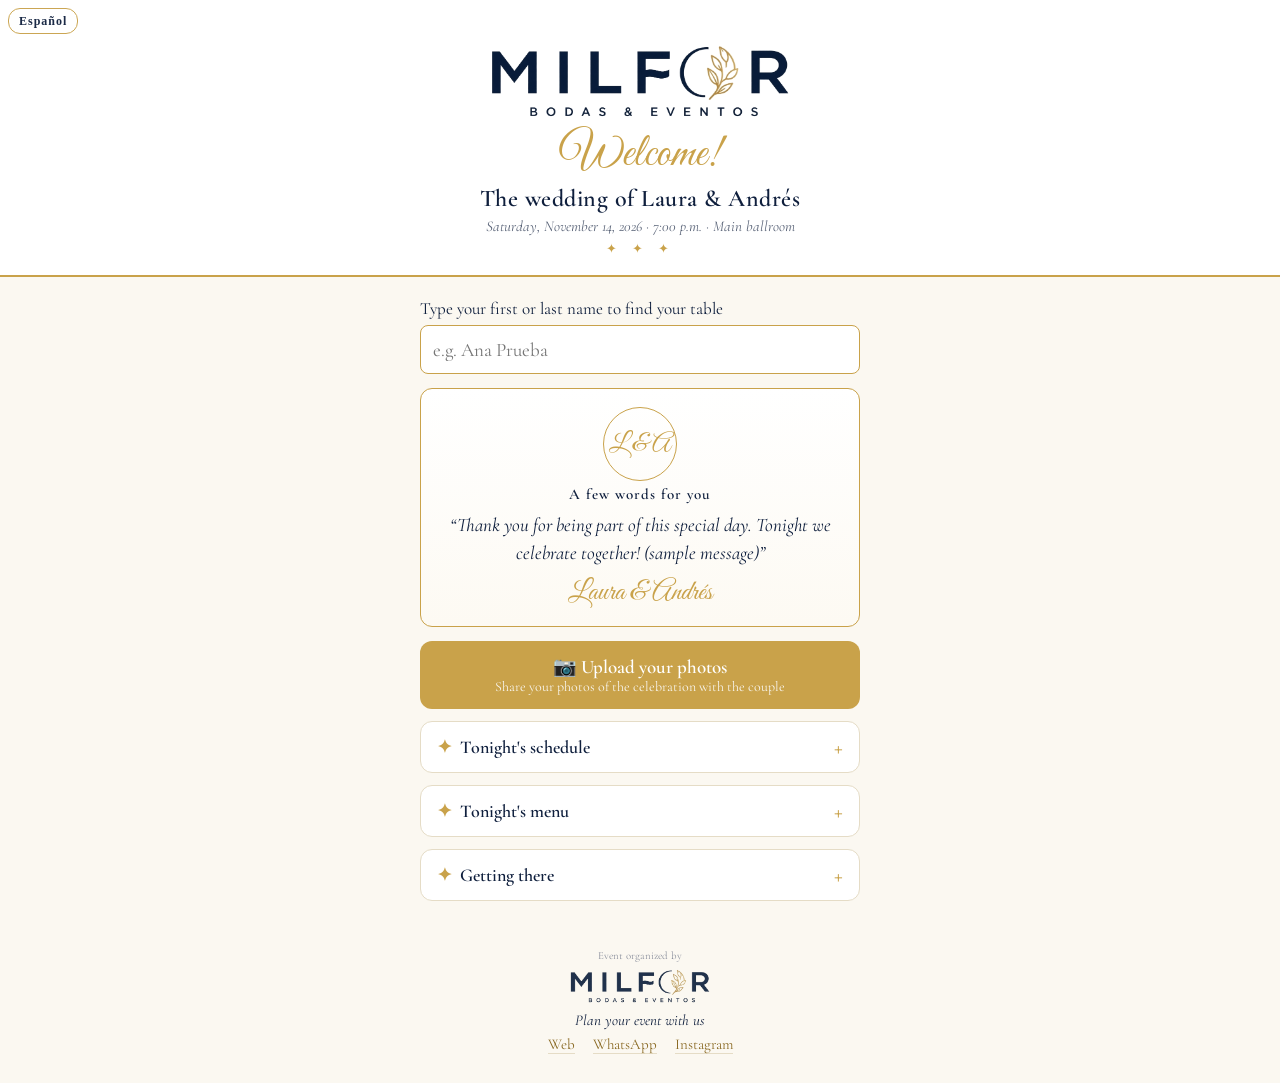
==== index.html @ 742e88e5 "Actualizar evento(s): raiz, a, b, c" ====
<!DOCTYPE html><html lang="es"><head><meta charset="utf-8"><meta name="robots" content="noindex,nofollow"><meta name="viewport" content="width=device-width,initial-scale=1">
<title>Milfor · Encuentra tu mesa</title>
<link rel="preconnect" href="https://fonts.googleapis.com"><link rel="preconnect" href="https://fonts.gstatic.com" crossorigin>
<link href="https://fonts.googleapis.com/css2?family=Great+Vibes&family=Cormorant+Garamond:ital,wght@0,400;0,600;1,400&display=swap" rel="stylesheet">
<link rel="stylesheet" href="estilo.css?v=4">
</head><body>
<button id="lang" class="lang" type="button">English</button><div id="ev"></div>
<header><img class="logo" src="logo.png" alt="Milfor Bodas &amp; Eventos"><p class="bien" id="b"></p><h1 id="t"></h1><div class="f" id="d"></div><div class="orn">✦ ✦ ✦</div></header>
<main><section id="buscar"><label for="q" id="lq">Escribe tu nombre o apellido para encontrar tu mesa</label>
<input id="q" autocomplete="off" placeholder="Ej.: Ana Prueba"><div id="r"></div></section>
<div id="extra"></div></main>
<footer id="pie"></footer>
<script src="milfor.js?v=4"></script>
<script src="config.js?v=4"></script>
<script src="app.js?v=4"></script></body></html>
---- estilo.css ----
:root{--g:#c9a24a;--n:#0f1f3d;--iv:#fbf8f1}*{box-sizing:border-box}body{margin:0;font-family:"Cormorant Garamond",Georgia,serif;background:var(--iv);color:var(--n);font-size:18px}
header{background:#fff;text-align:center;padding:44px 16px 18px;border-bottom:2px solid var(--g)}
.logo{width:min(78%,300px);height:auto;display:block;margin:0 auto 12px}
.bien{font-family:"Great Vibes",cursive;font-size:46px;color:var(--g);margin:4px 0 0;line-height:1.1}
h1{font-size:24px;font-weight:600;margin:4px 0 4px;letter-spacing:.5px}.f{font-size:15px;color:#5a6478;font-style:italic}
.orn{color:var(--g);letter-spacing:6px;font-size:13px;margin-top:6px}
main{max-width:480px;margin:auto;padding:20px}label{font-size:17px;color:var(--n)}
input{width:100%;font-size:19px;padding:12px;border:1px solid var(--g);border-radius:8px;margin-top:6px;font-family:inherit;background:#fff;color:var(--n)}
button.op{display:block;width:100%;text-align:left;padding:12px;margin:6px 0;border:1px solid #e5dcc6;background:#fff;border-radius:8px;font-size:17px;font-family:inherit;color:var(--n)}
.card{border:1px solid var(--g);background:#fff;border-radius:12px;padding:16px;text-align:center;margin-top:14px}
.num{font-size:68px;color:var(--g);line-height:1.15;font-weight:600;font-family:Georgia,"Times New Roman",serif;font-weight:normal;margin-bottom:4px}.msg{color:#5a6478;font-size:16px;margin-top:10px}
svg{width:100%;margin-top:12px;border:1px solid #eee;border-radius:8px}
.lug{display:flex;gap:10px;margin-top:10px}.box{flex:1;border:1px solid #e5dcc6;border-radius:10px;padding:6px 4px 2px;background:var(--iv)}
.box small{display:block;font-size:13px;letter-spacing:2px;color:#5a6478}.box .num{font-size:54px;margin:0}.box.pu{background:var(--n)}.box.solo{flex:0 1 200px;margin:0 auto}.box.pu small{color:#e8d9b0}
.tn{font-size:20px;font-weight:600;margin-top:8px}.sub{margin-top:16px;font-size:15px;letter-spacing:1px;color:var(--n);font-weight:600}
svg.cerca{max-width:340px;display:block;margin:10px auto 0;border-color:#e5dcc6}
.msg.sug{color:#8a6a24;font-size:19px;font-style:italic}.pista{font-size:14px;color:#8a6a24;font-style:italic}.grupo{margin-top:16px;text-align:left}.grupo .sub{text-align:center}button.miembro{display:flex;justify-content:space-between;gap:8px;width:100%;padding:10px 12px;margin:6px 0;border:1px solid #e5dcc6;background:var(--iv);border-radius:8px;font-size:16px;font-family:inherit;color:var(--n);text-align:left}button.miembro b{white-space:nowrap;color:#8a6a24}button.miembro i{font-size:14px;color:#5a6478}button.miembro.yo{border-color:var(--g);background:#fff;box-shadow:0 0 0 1px var(--g)}

/* barra superior: idioma y letra del evento */
.lang{position:fixed;top:8px;left:8px;z-index:9;font:600 12px/1 Georgia,serif;letter-spacing:1px;color:var(--n);background:#fff;border:1px solid var(--g);border-radius:12px;padding:6px 10px;opacity:.95}
#ev{display:none;position:fixed;top:8px;right:8px;font:600 11px/1 Georgia,serif;letter-spacing:1px;color:var(--n);background:var(--g);border-radius:10px;padding:5px 8px;opacity:.85;z-index:9}
/* mensaje de los novios */
.card.nov{background:linear-gradient(#fff,#fdfaf3)}.mono{width:74px;height:74px;border-radius:50%;margin:2px auto 4px;border:1.5px solid var(--g);color:var(--g);font:26px/72px "Great Vibes",cursive}
.foto{width:120px;height:120px;border-radius:50%;object-fit:cover;border:3px solid var(--g);display:block;margin:0 auto 6px}
.carta{font-style:italic;font-size:19px;line-height:1.45;margin:8px 4px}.firma{font-family:"Great Vibes",cursive;font-size:28px;color:var(--g)}
.nov .sub{margin-top:4px}
/* secciones plegables */
details.sec{background:#fff;border:1px solid #e5dcc6;border-radius:12px;margin-top:12px;overflow:hidden}
details.sec summary{list-style:none;cursor:pointer;padding:14px 16px;font-size:18px;font-weight:600;display:flex;align-items:center;gap:8px}
details.sec summary::-webkit-details-marker{display:none}details.sec summary span{color:var(--g)}
details.sec summary::after{content:"+";margin-left:auto;color:var(--g);font-size:22px;line-height:1}details.sec[open] summary::after{content:"–"}
details.sec .cont{padding:0 16px 14px;border-top:1px solid #f0e8d6}
ul.prog{list-style:none;padding:0;margin:8px 0 0}ul.prog li{display:flex;gap:12px;padding:8px 0;border-bottom:1px dotted #e5dcc6}ul.prog li:last-child{border:0}
ul.prog b{min-width:78px;color:#8a6a24;font-weight:600}.plato{text-align:center;padding:10px 0;border-bottom:1px dotted #e5dcc6}.plato:last-child{border:0}
.plato small{display:block;letter-spacing:2px;font-size:12px;color:#8a6a24;text-transform:uppercase}.plato div{font-size:18px;font-weight:600}.plato i{font-size:15px;color:#5a6478}
.btn{display:inline-block;margin:8px 0;padding:10px 16px;border-radius:24px;background:var(--g);color:#fff;text-decoration:none;font-weight:600}
.btn.grande{display:block;text-align:center;margin-top:14px;padding:14px;border-radius:12px;font-size:19px}.btn.grande small{display:block;font-weight:400;font-size:14px;opacity:.9}
.btn.oscuro{background:var(--n)}
.comp{margin-top:14px}.comp .nombres{font-size:17px;margin-top:4px;line-height:1.5}.aviso{text-align:center;color:#8a6a24}
/* pie Milfor */
.pie{text-align:center;padding:26px 16px 30px;color:#8a8f9c;font-size:13px}.pie img{display:block;width:140px;margin:6px auto 8px;opacity:.9}
.pie .planea{font-style:italic;font-size:15px;color:var(--n)}.pie .links{margin-top:6px}.pie .links a{color:#8a6a24;margin:0 9px;font-size:15px;text-decoration:none;border-bottom:1px solid #e5dcc6}
@media print{.lang,#ev{display:none}}
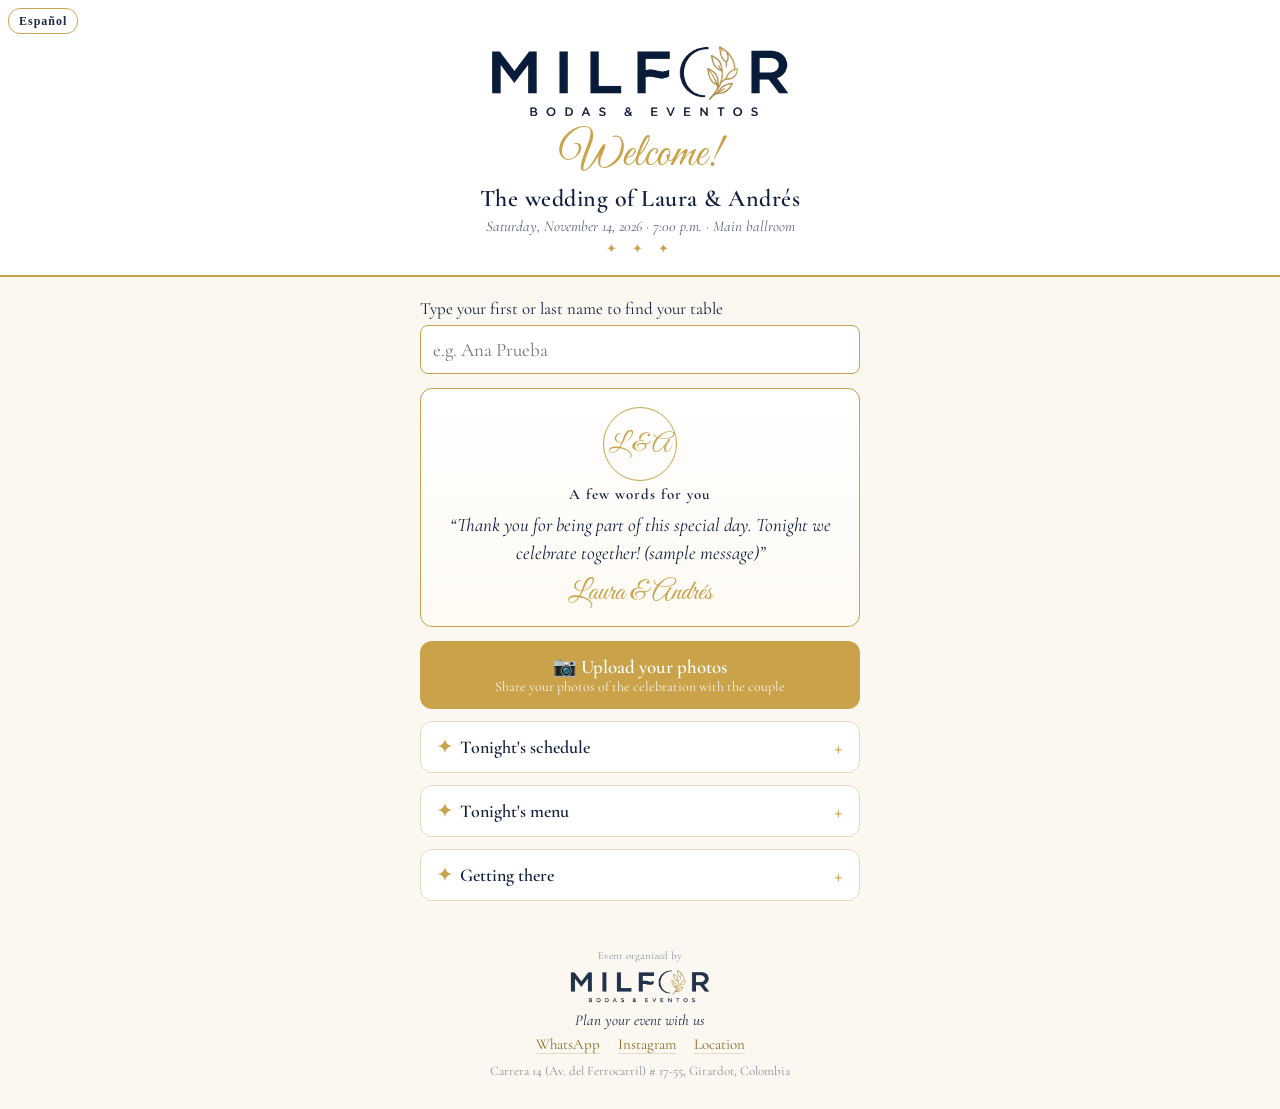
==== commit 9157b458: "Actualizar evento(s): raiz, a, b, c" ====
--- a/index.html
+++ b/index.html
@@ -2,7 +2,7 @@
 <title>Milfor · Encuentra tu mesa</title>
 <link rel="preconnect" href="https://fonts.googleapis.com"><link rel="preconnect" href="https://fonts.gstatic.com" crossorigin>
 <link href="https://fonts.googleapis.com/css2?family=Great+Vibes&family=Cormorant+Garamond:ital,wght@0,400;0,600;1,400&display=swap" rel="stylesheet">
-<link rel="stylesheet" href="estilo.css?v=4">
+<link rel="stylesheet" href="estilo.css?v=5">
 </head><body>
 <button id="lang" class="lang" type="button">English</button><div id="ev"></div>
 <header><img class="logo" src="logo.png" alt="Milfor Bodas &amp; Eventos"><p class="bien" id="b"></p><h1 id="t"></h1><div class="f" id="d"></div><div class="orn">✦ ✦ ✦</div></header>
@@ -10,6 +10,6 @@
 <input id="q" autocomplete="off" placeholder="Ej.: Ana Prueba"><div id="r"></div></section>
 <div id="extra"></div></main>
 <footer id="pie"></footer>
-<script src="milfor.js?v=4"></script>
-<script src="config.js?v=4"></script>
-<script src="app.js?v=4"></script></body></html>
+<script src="milfor.js?v=5"></script>
+<script src="config.js?v=5"></script>
+<script src="app.js?v=5"></script></body></html>
--- a/estilo.css
+++ b/estilo.css
@@ -40,4 +40,5 @@
 /* pie Milfor */
 .pie{text-align:center;padding:26px 16px 30px;color:#8a8f9c;font-size:13px}.pie img{display:block;width:140px;margin:6px auto 8px;opacity:.9}
 .pie .planea{font-style:italic;font-size:15px;color:var(--n)}.pie .links{margin-top:6px}.pie .links a{color:#8a6a24;margin:0 9px;font-size:15px;text-decoration:none;border-bottom:1px solid #e5dcc6}
+.pie .dir{margin-top:10px;font-size:13px;color:#8a8f9c}
 @media print{.lang,#ev{display:none}}
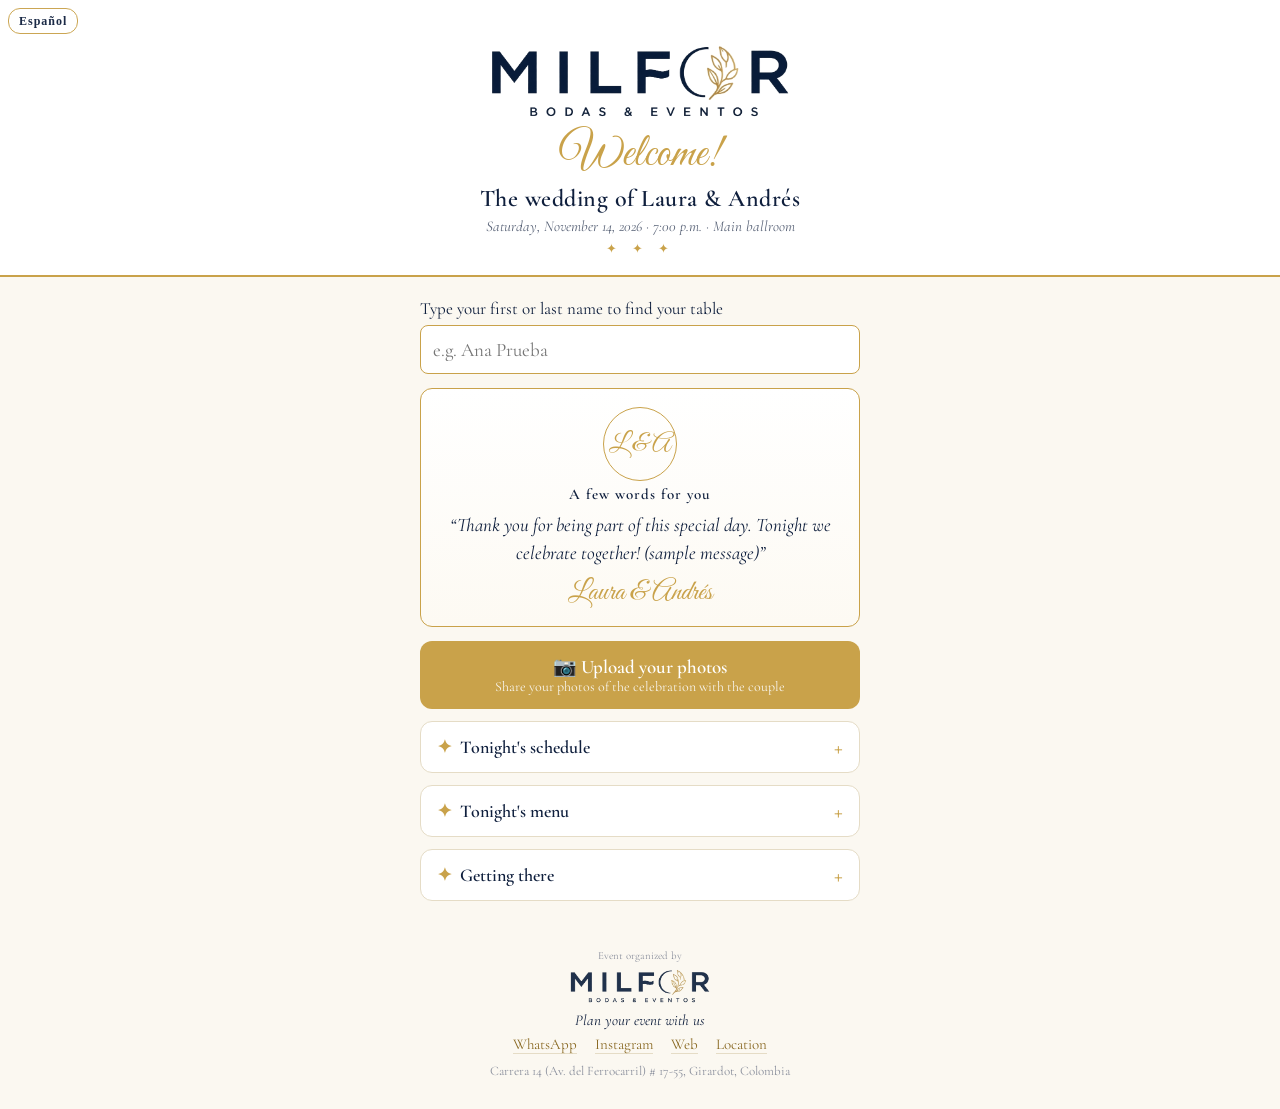
==== commit dc6113cb: "Actualizar evento(s): raiz, a, b, c" ====
--- a/index.html
+++ b/index.html
@@ -2,7 +2,7 @@
 <title>Milfor · Encuentra tu mesa</title>
 <link rel="preconnect" href="https://fonts.googleapis.com"><link rel="preconnect" href="https://fonts.gstatic.com" crossorigin>
 <link href="https://fonts.googleapis.com/css2?family=Great+Vibes&family=Cormorant+Garamond:ital,wght@0,400;0,600;1,400&display=swap" rel="stylesheet">
-<link rel="stylesheet" href="estilo.css?v=5">
+<link rel="stylesheet" href="estilo.css?v=6">
 </head><body>
 <button id="lang" class="lang" type="button">English</button><div id="ev"></div>
 <header><img class="logo" src="logo.png" alt="Milfor Bodas &amp; Eventos"><p class="bien" id="b"></p><h1 id="t"></h1><div class="f" id="d"></div><div class="orn">✦ ✦ ✦</div></header>
@@ -10,6 +10,6 @@
 <input id="q" autocomplete="off" placeholder="Ej.: Ana Prueba"><div id="r"></div></section>
 <div id="extra"></div></main>
 <footer id="pie"></footer>
-<script src="milfor.js?v=5"></script>
-<script src="config.js?v=5"></script>
-<script src="app.js?v=5"></script></body></html>
+<script src="milfor.js?v=6"></script>
+<script src="config.js?v=6"></script>
+<script src="app.js?v=6"></script></body></html>
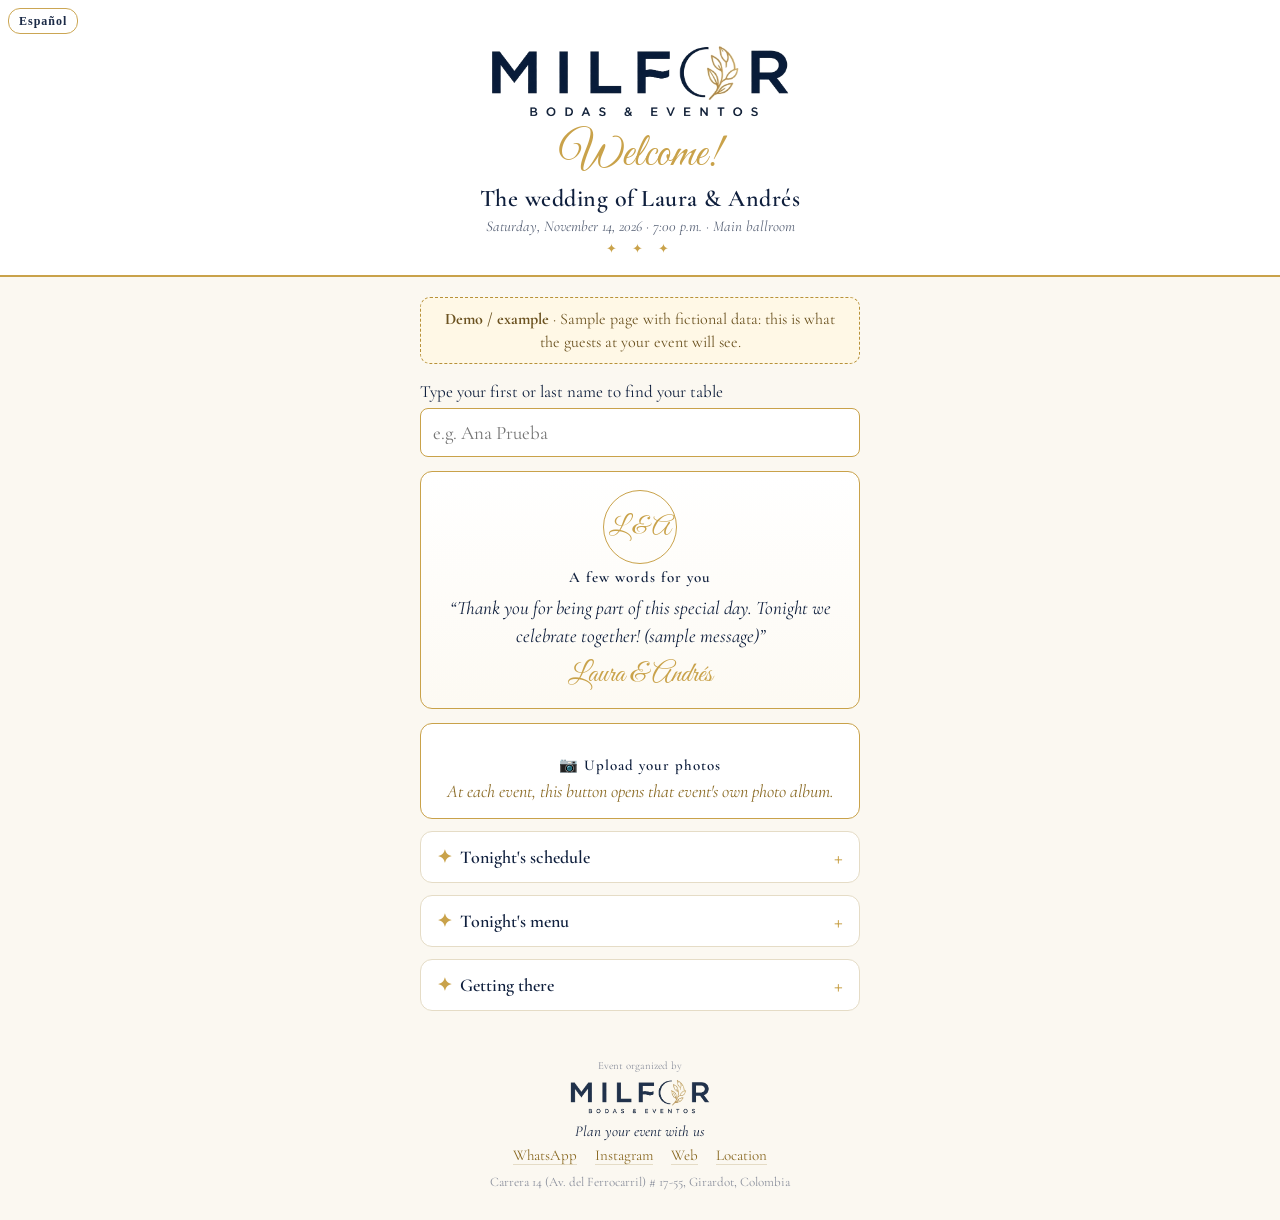
==== commit 4b873168: "Demo: etiqueta Demostración / ejemplo; botón de fotos solo con álbum propio (nota en la demo)" ====
--- a/index.html
+++ b/index.html
@@ -2,7 +2,7 @@
 <title>Milfor · Encuentra tu mesa</title>
 <link rel="preconnect" href="https://fonts.googleapis.com"><link rel="preconnect" href="https://fonts.gstatic.com" crossorigin>
 <link href="https://fonts.googleapis.com/css2?family=Great+Vibes&family=Cormorant+Garamond:ital,wght@0,400;0,600;1,400&display=swap" rel="stylesheet">
-<link rel="stylesheet" href="estilo.css?v=6">
+<link rel="stylesheet" href="estilo.css?v=7">
 </head><body>
 <button id="lang" class="lang" type="button">English</button><div id="ev"></div>
 <header><img class="logo" src="logo.png" alt="Milfor Bodas &amp; Eventos"><p class="bien" id="b"></p><h1 id="t"></h1><div class="f" id="d"></div><div class="orn">✦ ✦ ✦</div></header>
@@ -10,6 +10,6 @@
 <input id="q" autocomplete="off" placeholder="Ej.: Ana Prueba"><div id="r"></div></section>
 <div id="extra"></div></main>
 <footer id="pie"></footer>
-<script src="milfor.js?v=6"></script>
-<script src="config.js?v=6"></script>
-<script src="app.js?v=6"></script></body></html>
+<script src="milfor.js?v=7"></script>
+<script src="config.js?v=7"></script>
+<script src="app.js?v=7"></script></body></html>
--- a/estilo.css
+++ b/estilo.css
@@ -42,3 +42,5 @@
 .pie .planea{font-style:italic;font-size:15px;color:var(--n)}.pie .links{margin-top:6px}.pie .links a{color:#8a6a24;margin:0 9px;font-size:15px;text-decoration:none;border-bottom:1px solid #e5dcc6}
 .pie .dir{margin-top:10px;font-size:13px;color:#8a8f9c}
 @media print{.lang,#ev{display:none}}
+.demo-banda{margin:0 auto 16px;max-width:520px;padding:10px 14px;border:1px dashed #b8923a;border-radius:10px;background:#fff8e6;color:#6b5220;font-size:16px;text-align:center;line-height:1.4}
+.demo-fotos .aviso{margin:6px 0 0;font-style:italic}
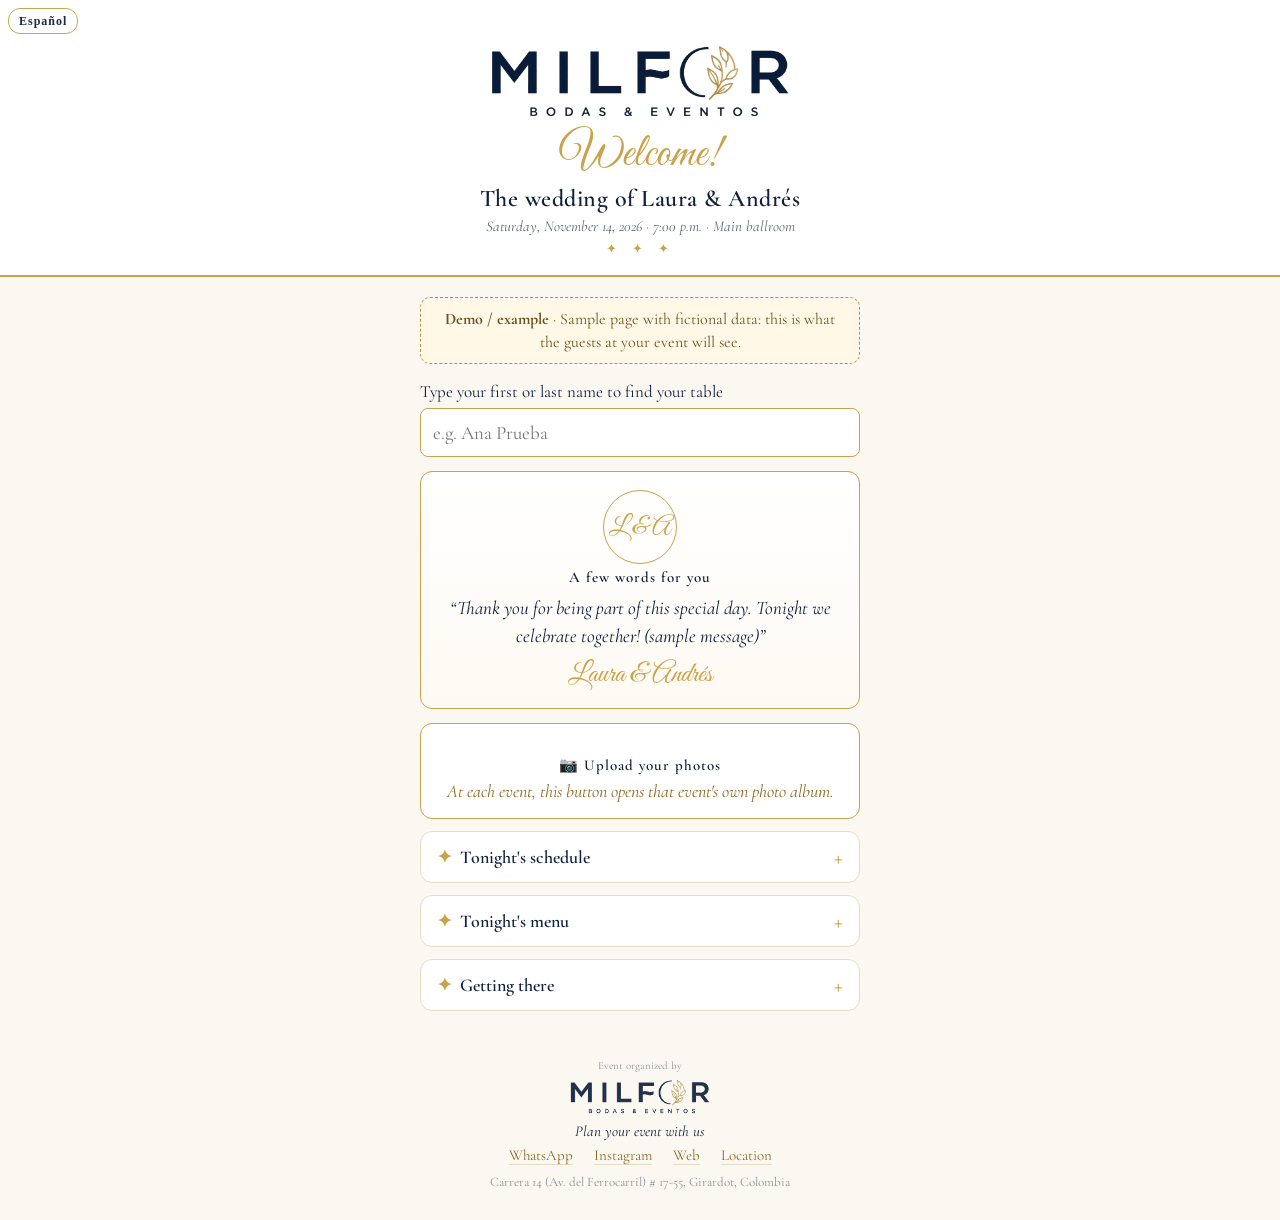
==== commit 1956d4f7: "Pie: espacios entre enlaces; alt de la foto de los novios; versiones v9" ====
--- a/index.html
+++ b/index.html
@@ -2,7 +2,7 @@
 <title>Milfor · Encuentra tu mesa</title>
 <link rel="preconnect" href="https://fonts.googleapis.com"><link rel="preconnect" href="https://fonts.gstatic.com" crossorigin>
 <link href="https://fonts.googleapis.com/css2?family=Great+Vibes&family=Cormorant+Garamond:ital,wght@0,400;0,600;1,400&display=swap" rel="stylesheet">
-<link rel="stylesheet" href="estilo.css?v=7">
+<link rel="stylesheet" href="estilo.css?v=9">
 </head><body>
 <button id="lang" class="lang" type="button">English</button><div id="ev"></div>
 <header><img class="logo" src="logo.png" alt="Milfor Bodas &amp; Eventos"><p class="bien" id="b"></p><h1 id="t"></h1><div class="f" id="d"></div><div class="orn">✦ ✦ ✦</div></header>
@@ -10,6 +10,6 @@
 <input id="q" autocomplete="off" placeholder="Ej.: Ana Prueba"><div id="r"></div></section>
 <div id="extra"></div></main>
 <footer id="pie"></footer>
-<script src="milfor.js?v=7"></script>
-<script src="config.js?v=7"></script>
-<script src="app.js?v=7"></script></body></html>
+<script src="milfor.js?v=9"></script>
+<script src="config.js?v=9"></script>
+<script src="app.js?v=9"></script></body></html>
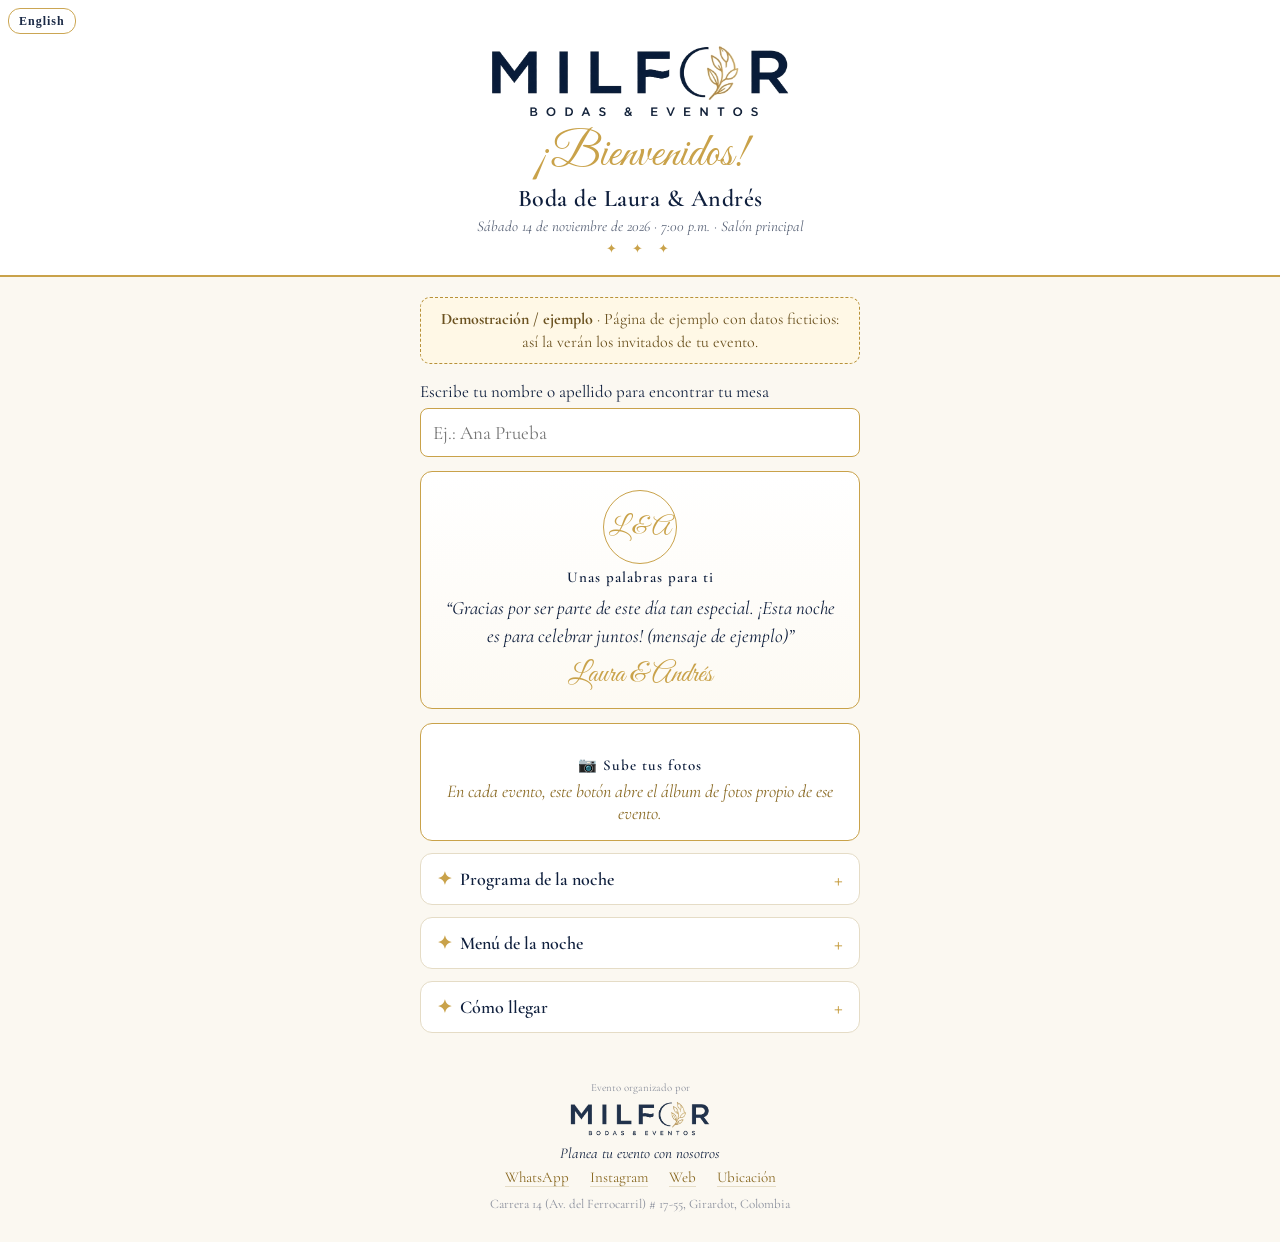
==== commit 1d26c4ea: "Idioma por defecto: español (salvo ?lang= o elección guardada)" ====
--- a/index.html
+++ b/index.html
@@ -12,4 +12,4 @@
 <footer id="pie"></footer>
 <script src="milfor.js?v=9"></script>
 <script src="config.js?v=9"></script>
-<script src="app.js?v=9"></script></body></html>
+<script src="app.js?v=10"></script></body></html>
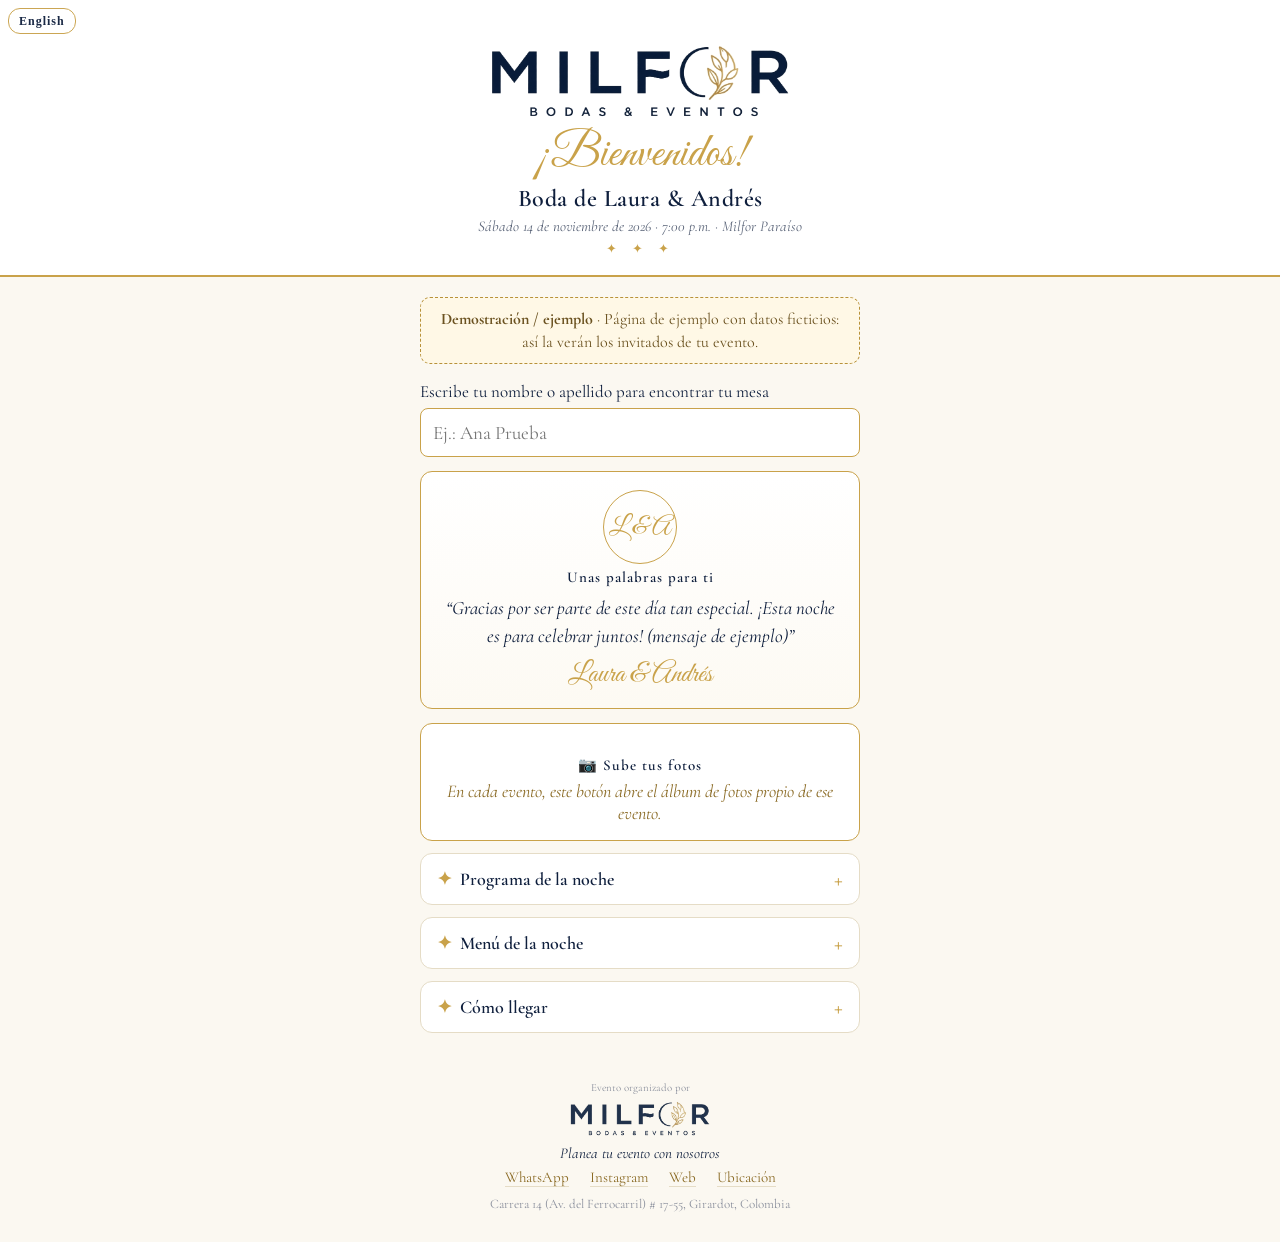
==== commit 12639d9b: "Evento de ejemplo en Milfor Paraíso (dirección real)" ====
--- a/index.html
+++ b/index.html
@@ -11,5 +11,5 @@
 <div id="extra"></div></main>
 <footer id="pie"></footer>
 <script src="milfor.js?v=9"></script>
-<script src="config.js?v=9"></script>
+<script src="config.js?v=10"></script>
 <script src="app.js?v=10"></script></body></html>
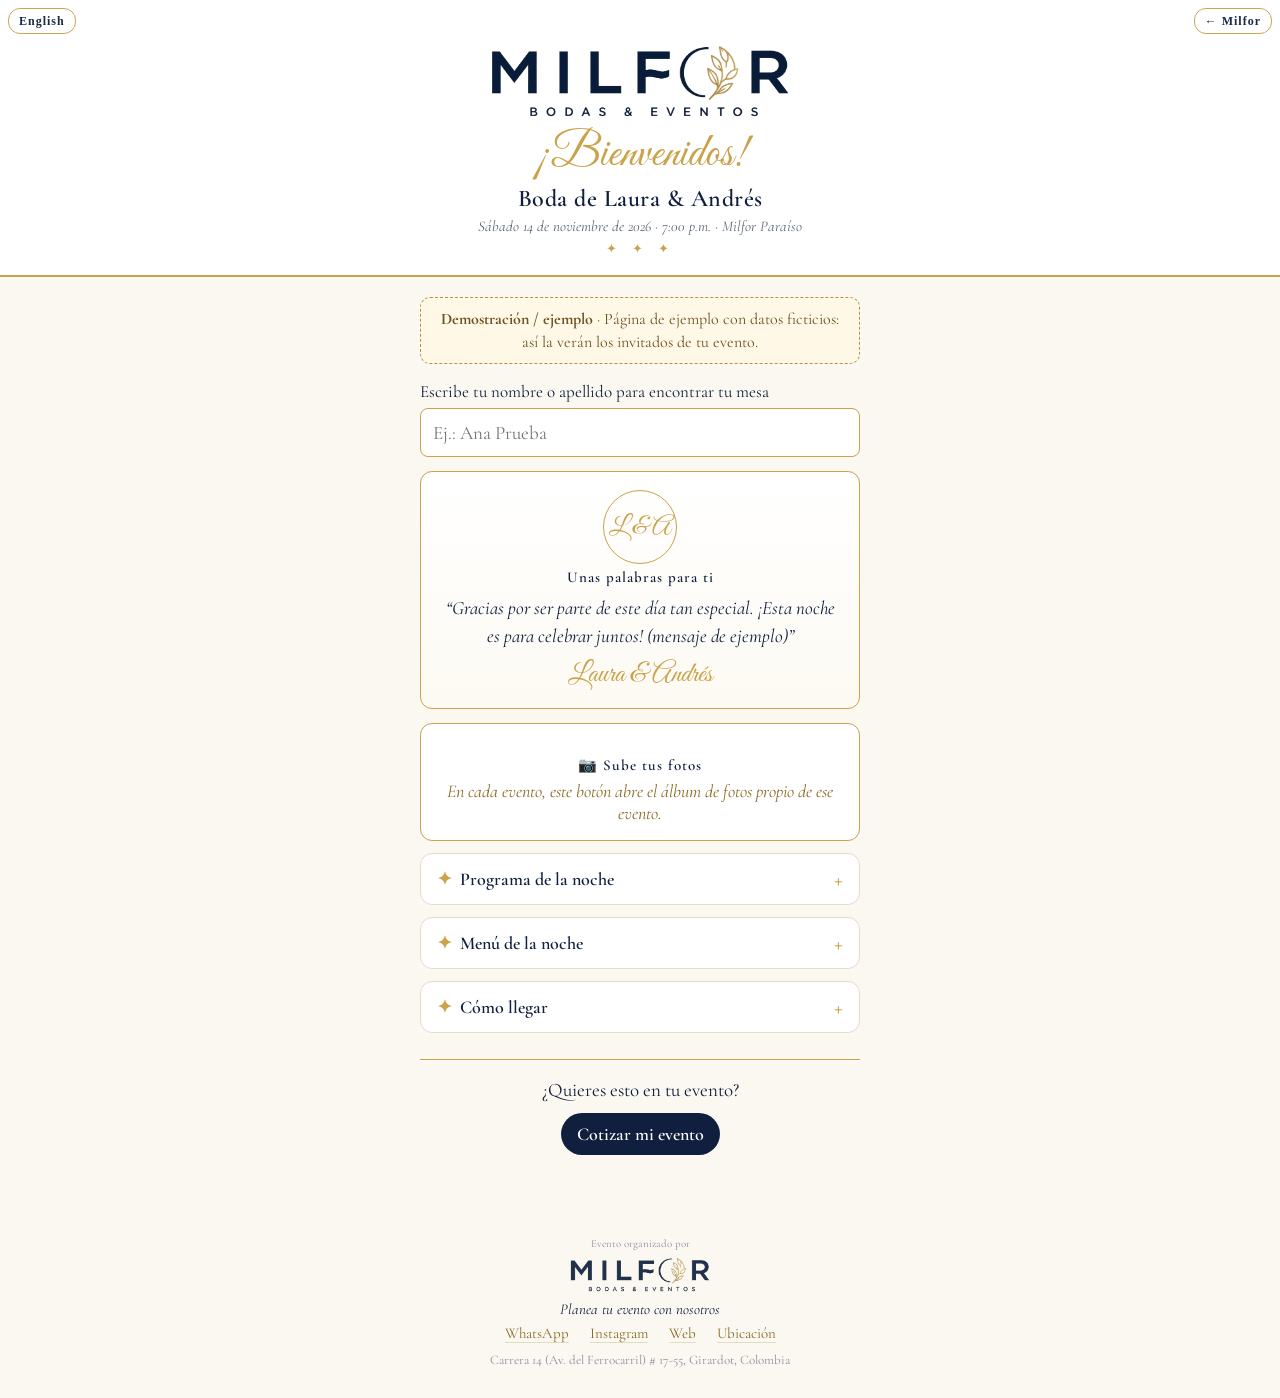
==== commit 262d1918: "Preview: enlace de vuelta a eventosmilfor.com y botón Cotizar; estilo v10" ====
--- a/index.html
+++ b/index.html
@@ -2,14 +2,19 @@
 <title>Milfor · Encuentra tu mesa</title>
 <link rel="preconnect" href="https://fonts.googleapis.com"><link rel="preconnect" href="https://fonts.gstatic.com" crossorigin>
 <link href="https://fonts.googleapis.com/css2?family=Great+Vibes&family=Cormorant+Garamond:ital,wght@0,400;0,600;1,400&display=swap" rel="stylesheet">
-<link rel="stylesheet" href="estilo.css?v=9">
+<link rel="stylesheet" href="estilo.css?v=10">
 </head><body>
 <button id="lang" class="lang" type="button">English</button><div id="ev"></div>
-<header><img class="logo" src="logo.png" alt="Milfor Bodas &amp; Eventos"><p class="bien" id="b"></p><h1 id="t"></h1><div class="f" id="d"></div><div class="orn">✦ ✦ ✦</div></header>
+<a class="volver" id="volver" href="https://eventosmilfor.com/">← Milfor</a>
+<header><a href="https://eventosmilfor.com/" class="logo-link"><img class="logo" src="logo.png" alt="Milfor Bodas &amp; Eventos"></a><p class="bien" id="b"></p><h1 id="t"></h1><div class="f" id="d"></div><div class="orn">✦ ✦ ✦</div></header>
 <main><section id="buscar"><label for="q" id="lq">Escribe tu nombre o apellido para encontrar tu mesa</label>
 <input id="q" autocomplete="off" placeholder="Ej.: Ana Prueba"><div id="r"></div></section>
-<div id="extra"></div></main>
+<div id="extra"></div>
+<section class="cta-milfor"><p id="cta-t">¿Quieres esto en tu evento?</p><a class="btn oscuro" id="cta-b" href="https://eventosmilfor.com/#cotizar">Cotizar mi evento</a></section></main>
 <footer id="pie"></footer>
 <script src="milfor.js?v=9"></script>
 <script src="config.js?v=10"></script>
-<script src="app.js?v=10"></script></body></html>
+<script src="app.js?v=10"></script>
+<script>(function(){const T={es:["¿Quieres esto en tu evento?","Cotizar mi evento","← Milfor","Volver a Milfor Bodas & Eventos"],en:["Want this at your event?","Get a quote","← Milfor","Back to Milfor Bodas & Eventos"]};
+function p(){const t=T[(document.documentElement.lang||"es").slice(0,2)]||T.es;document.getElementById("cta-t").textContent=t[0];document.getElementById("cta-b").textContent=t[1];const v=document.getElementById("volver");v.textContent=t[2];v.setAttribute("aria-label",t[3])}
+p();new MutationObserver(p).observe(document.documentElement,{attributes:true,attributeFilter:["lang"]})})();</script></body></html>
--- a/estilo.css
+++ b/estilo.css
@@ -44,3 +44,9 @@
 @media print{.lang,#ev{display:none}}
 .demo-banda{margin:0 auto 16px;max-width:520px;padding:10px 14px;border:1px dashed #b8923a;border-radius:10px;background:#fff8e6;color:#6b5220;font-size:16px;text-align:center;line-height:1.4}
 .demo-fotos .aviso{margin:6px 0 0;font-style:italic}
+
+/* Enlace de vuelta y botón Cotizar hacia eventosmilfor.com */
+.volver{position:fixed;top:8px;right:8px;z-index:9;font:600 12px/1 Georgia,serif;letter-spacing:1px;color:var(--n);background:#fff;border:1px solid var(--g);border-radius:12px;padding:6px 10px;opacity:.95;text-decoration:none}
+.logo-link{display:block}
+.cta-milfor{text-align:center;margin:26px auto 8px;padding:18px 16px;border-top:1px solid var(--g)}
+.cta-milfor p{margin:0 0 4px;font-size:19px;color:var(--n)}
